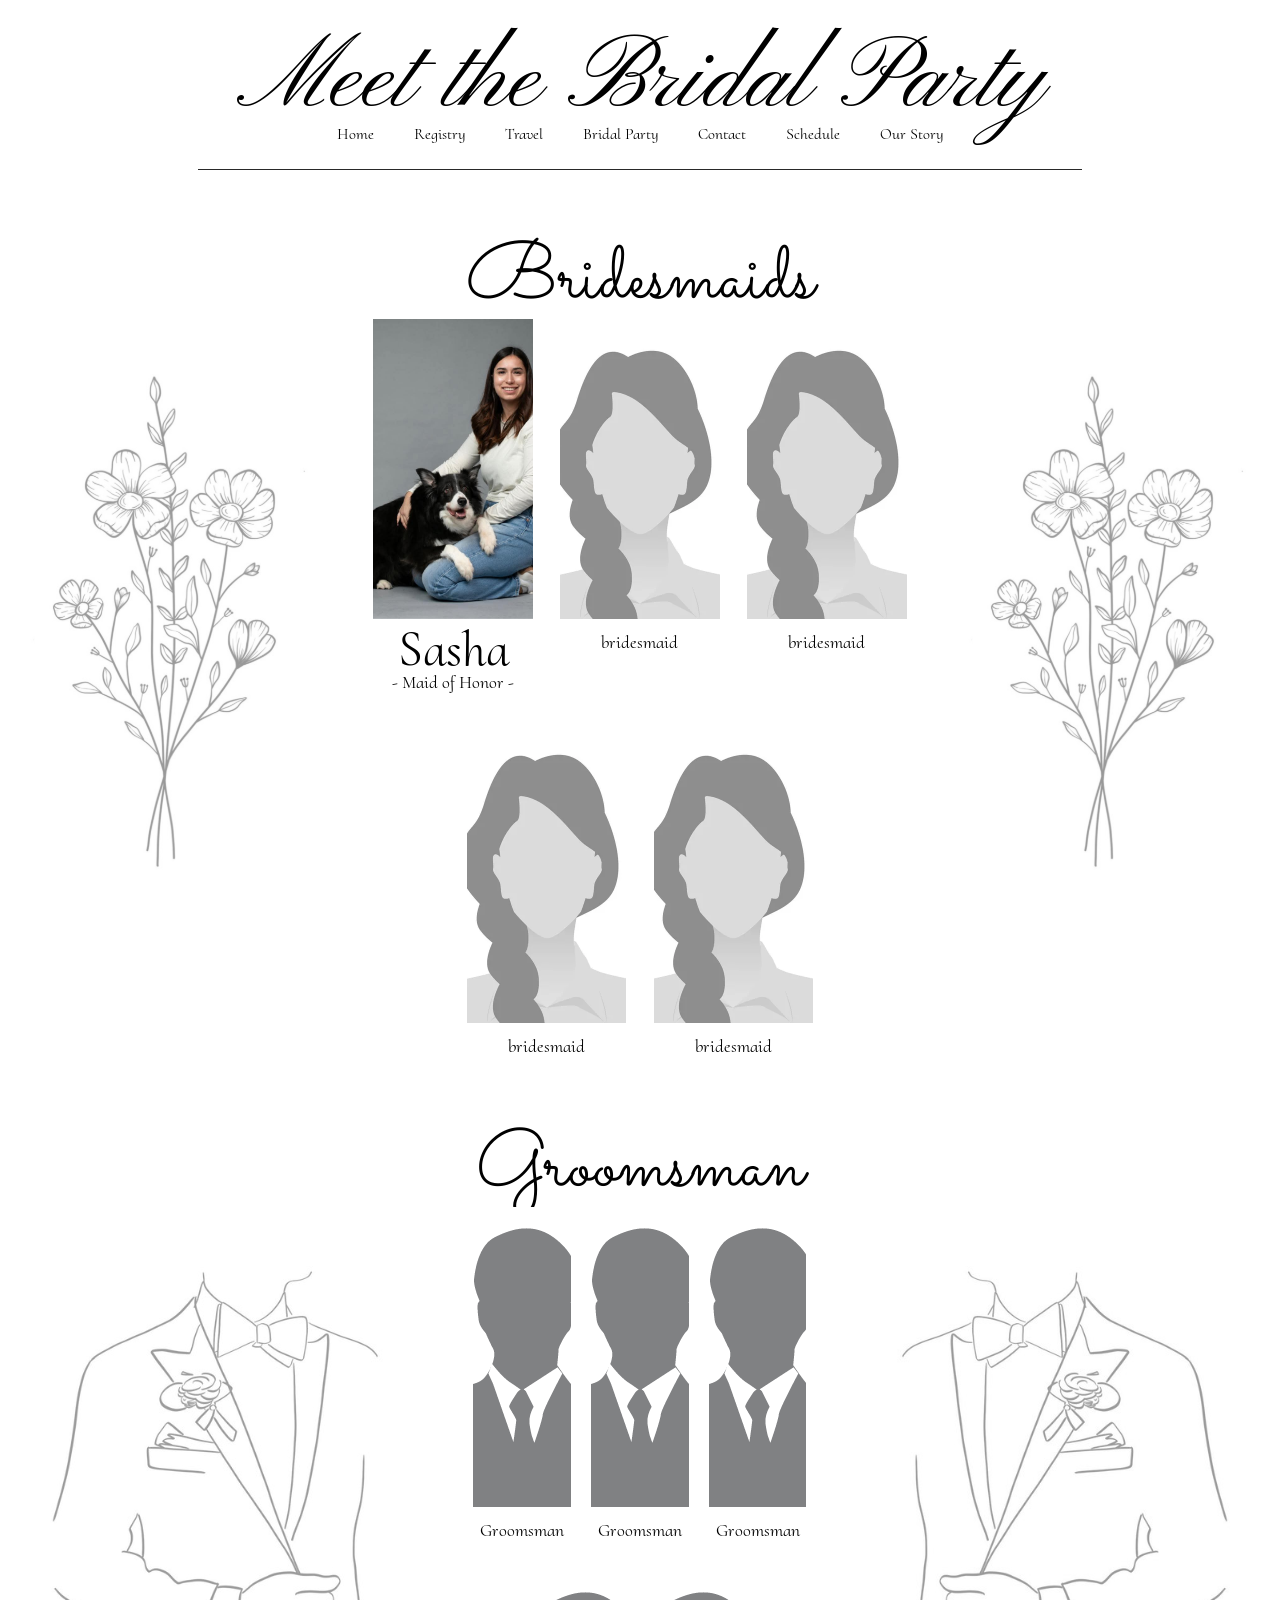
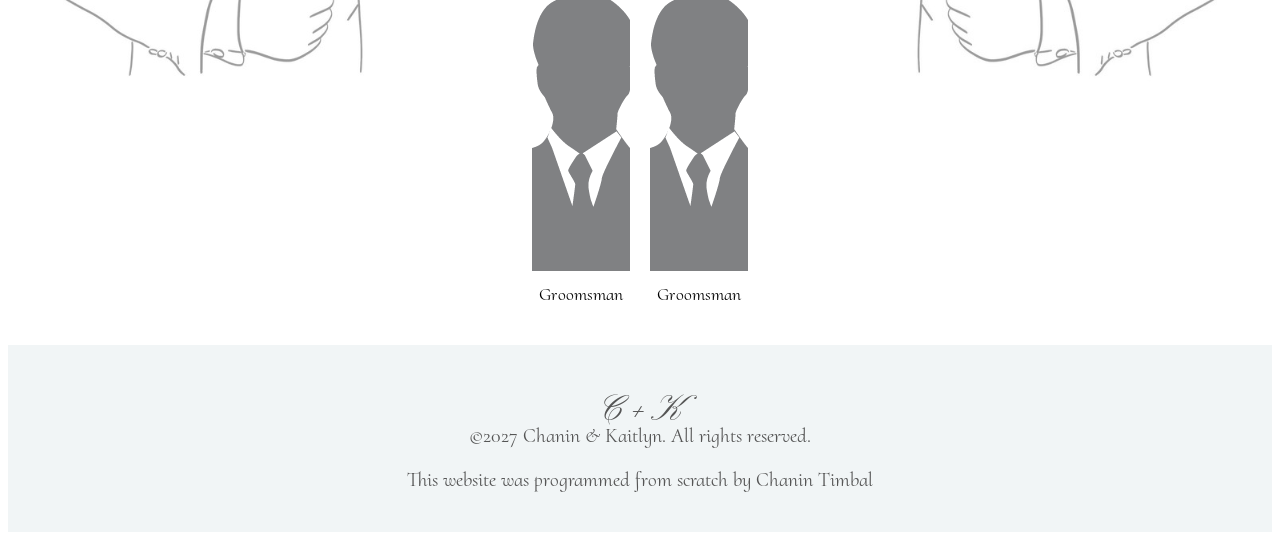
==== bridalparty.html @ 56da4792 "Created Bridal Party Section" ====
<!DOCTYPE html>
<html lang="en">
<head>
    <meta charset="UTF-8">
    <meta name="viewport" content="width=device-width, initial-scale=1.0">
    <title>Bridal Party</title>
    <link rel="stylesheet" href="bridalstyle.css">
    <link rel="stylesheet" href="style.css">
    <link rel="preconnect" href="https://fonts.googleapis.com">
    <link rel="preconnect" href="https://fonts.gstatic.com" crossorigin>
    <link href="https://fonts.googleapis.com/css2?family=Pinyon+Script&display=swap" rel="stylesheet">
    <link href="https://fonts.googleapis.com/css2?family=Cormorant+Upright:wght@300;400;500;600;700&display=swap" rel="stylesheet">
    <link href="https://fonts.googleapis.com/css2?family=Ballet:opsz@16..72&family=Sacramento&display=swap" rel="stylesheet">
</head>
<body>
    <h1 class="title">Meet the Bridal Party</h1>
    
    <div>
        <nav>
            <ul>
                <li><a href="/">Home</a></li>
                <li><a href="comingsoon.html">Registry</a></li>
                <li><a href="comingsoon.html">Travel</a></li>
                <li><a href="bridalparty.html">Bridal Party</a></li>
                <li><a href="comingsoon.html">Contact</a></li>
                <li><a href="comingsoon.html">Schedule</a></li>
                <li><a href="ourstory.html">Our Story</a></li>
            </ul>
        </nav>
    </div>

    <div class="divider2"></div>

    <div class="bridesmaid-section">
        <img class="flowers" src="images/flowers.png">
        <div>
            <h1>Bridesmaids</h1>
            <div class="party-row">
                <div class="party-member">
                    <img src="images/sasha.jpg" alt="Bridesmaid 1">
                    <h1>Sasha</h1>
                    <p> - Maid of Honor - </p>
                </div>

                <div class="party-member">
                    <img src="images/placeholder1.jpg" alt="Bridesmaid 2">
                    <p>bridesmaid</p>
                </div>

                <div class="party-member">
                    <img src="images/placeholder1.jpg" alt="Bridesmaid 3">
                    <p>bridesmaid</p>
                </div>

                <div class="party-member">
                    <img src="images/placeholder1.jpg" alt="Bridesmaid 4">
                    <p>bridesmaid</p>
                </div>

                <div class="party-member">
                    <img src="images/placeholder1.jpg" alt="Bridesmaid 5">
                    <p>bridesmaid</p>
                </div>
            </div>
        </div>
        <img class="flowers" src="images/flowers.png">
    </div>

    <div class="groomsman-section">
        <img class="tux1" src="images/tux.png">
        <div>
            <h1>Groomsman</h1>
            <div class="party-row">
                <div class="party-member">
                    <img src="images/placeholder2.png" alt="Groomsman">
                    <p>Groomsman</p>
                </div>
                <div class="party-member">
                    <img src="images/placeholder2.png" alt="Groomsman">
                    <p>Groomsman</p>
                </div>
                <div class="party-member">
                    <img src="images/placeholder2.png" alt="Groomsman">
                    <p>Groomsman</p>
                </div>
                <div class="party-member">
                    <img src="images/placeholder2.png" alt="Groomsman">
                    <p>Groomsman</p>
                </div>
                <div class="party-member">
                    <img src="images/placeholder2.png" alt="Groomsman">
                    <p>Groomsman</p>
                </div>
            </div>
        </div>
        <img class="tux" src="images/tux.png">
    </div>

    <div class="footer">
        <h1>C + K</h1>
        <p>&copy;2027 Chanin & Kaitlyn. All rights reserved.</p>
        <p>This website was programmed from scratch by Chanin Timbal</p>
    </div>
</body>
</html>
---- bridalstyle.css ----
.title {
    margin-top: 20px;
    margin-bottom:-20px;
    font-size: 100px;
}


.bridesmaid-section{
    margin-top: -20px;
    display: flex;
    width: 100%;
    height: auto;
    justify-content: space-evenly;
    align-items: center;
}

.bridesmaid-section h1{
    font-family: "Sacramento";
}

.bridesmaid-section img.flowers{
    height: 80%;
    opacity: 40%;
}

.groomsman-section{
    display: flex;
    width: 100%;
    height: auto;
    justify-content: space-evenly;
    align-items: center;
}

.groomsman-section h1{
    font-family: "Sacramento";
}

.groomsman-section img.tux1{
    height: 80%;
    opacity: 40%;
    transform: scaleX(-1);
}

.groomsman-section img.tux{
    height: 80%;
    opacity: 40%;
}


.party-row {
    display: grid;
    grid-template-columns: repeat(6, minmax(0, 1fr));
    gap: 30px 10px;
    width: 90%;
    max-width: 900px;
    margin: 0 auto;
    margin-top: 10px;
}

.party-row h1{
    font-family: "Cormorant Upright";
    font-size: 50px;
    margin-top: 0px;
    margin-bottom: -20px;
}

.party-member {
    grid-column: span 2;
    display: flex;
    flex-direction: column;
    align-items: center;
    text-align: center;
    min-width: 0;
    margin: 0;
}

.party-member:nth-child(4) {
    grid-column: 2 / span 2;
}

.party-member:nth-child(5) {
    grid-column: 4 / span 2;
}

.party-member img {
    display: block;
    width: 90%;
    height: 300px;
    object-fit: cover;
    min-width: 0;
}

.party-member p {
    margin: 12px 0 0;
    font-size: 18px;
}
---- style.css ----
body {
    background-color: #ffffff;
}

.lock-overlay {
  position: fixed;
  top: 0;
  left: 0;
  width: 100%;
  height: 100%;
  background-color: rgba(188, 229, 238, 0.95);
  backdrop-filter: blur(10px);
  display: flex;
  justify-content: center;
  align-items: center;
  z-index: 9999;
  transition: opacity 1.5s ease, visibility 0.5s ease;
}

.lock-box {
  text-align: center;
  font-family: 'Cormorant Upright', serif;
  background: white;
  padding: 40px;
  border-radius: 8px;
  box-shadow: 0 4px 20px rgba(0, 0, 0, 0.5);
}

.lock-box h2 {
  font-family: 'Pinyon Script', serif;
  font-size: 40px;
  margin-bottom: 0px;
}

.input-group {
  margin-top: 20px;
  display: flex;
  justify-content: center;
  align-items: center;
  width: 100%;
}

.input-group input {
  padding: 10px 15px;
  border: 1px solid #ccc;
  border-radius: 4px;
  font-size: 16px;
  outline: none;
  flex: 1;
  min-width: 0;
}

.input-group button {
  padding: 10px 20px;
  background-color: black;
  color: white;
  border: none;
  border-radius: 4px;
  cursor: pointer;
  font-size: 16px;
  margin-left: 10px;
  white-space: nowrap;
}


.error-text {
  color: red;
  font-size: 14px;
  margin-top: 15px;
  height: 18px;
}

.hidden-content {
  opacity: 0;
  transition: opacity 2s ease;
}

.unlocked .lock-overlay {
  opacity: 0;
  visibility: hidden;
}

.unlocked .hidden-content {
  opacity: 1;
}


h1 {
    font-family: 'Pinyon Script';
    font-size: 80px;
    font-weight: normal;
    text-align: center;
    margin-bottom: -30px;
}

h2 {
    font-family: 'Cormorant Upright';
    font-size: 80px;
    font-weight: BOLD;
    text-align: center;
    margin-bottom: -10px;
}

.rsvp-header h1 {
    font-family: 'Pinyon Script';
    font-size: 60px;
    font-weight: normal;
    text-align: center;
}

.rsvp-header p {
    font-family: 'Cormorant Upright';
    font-size: 18px;
    font-weight: normal;
    text-align: center;
    margin-top: 8px;
}

.ourstory {
    font-family: 'Pinyon Script', serif;
    font-size: 80px;
    text-align: center;
    margin-top: 0;
    margin-bottom: 0px;
}

p {
    font-family: 'Cormorant Upright', serif;
    font-size: 20px;
    text-align: center;
    max-width: 800px;
    margin: 0 auto 20px;
}

.subheading {
    font-family: 'Pinyon Script', serif;
    font-weight: bold;
    font-size: 30px;
    text-align: center;
    margin-top: 0;
    margin-bottom: 20px;
}

.divider {
    width: 600px;
    height: 0.5px;
    background-color: rgb(41, 41, 41);
    margin: 20px auto;
}

.divider2 {
    width: 70%;
    height: 0.5px;
    background-color: rgb(41, 41, 41);
    margin: 20px auto;
}

.divider2 div {
    height: 3px;
    flex: 1;
    background-color: rgb(41, 41, 41);
}

nav a {
    font-family: 'Cormorant Upright', serif;
    text-decoration: none;
    color: black;
}

nav ul {
    display: flex;
    justify-content: center;
    margin: 0;
    padding: 0;
}

nav li {
    list-style-type: none;
    margin: 0 20px;
    position: relative;
}

nav li::after {
    content: '';
    display: block;
    width: 100%;
    height: 1px;
    background-color: black;
    transform: scaleX(0);
    transform-origin: center;
    transition: transform 0.4s ease-in-out; 
    margin-top: 4px; 
}

nav li:hover::after {
    transform: scaleX(1.3);
}



.swirl-container1 {
    display: flex;
    justify-content: center;
    align-items: center;
    width: 50px;
    height: auto;
    margin: 70px;
    transform: rotate(270deg);
    opacity: 0.5;
}

.swirl-container2 {
    display: flex;
    justify-content: center;
    align-items: center;
    width: 50px;
    height: auto;
    margin: 70px;
    transform: rotate(90deg) scaleX(-1);
    opacity: 0.5;
}

.swirl-container1 *,
.swirl-container2 * {
    width: 300px !important;
    height: auto !important;
}

.gallery-wrapper {
    width: 100%;
    overflow: hidden;
    cursor: grab;
    touch-action: pan-y;

    
    mask-image: linear-gradient(
        to right,
        transparent 0%,
        black 20%,
        black 80%,
        transparent 95%
    );
}

.gallery-wrapper:active{
    cursor: grabbing;
}

#image-track {
    display: flex;
    gap: 10px;
    width: max-content;
    margin-top: 30px;
    user-select: none;
    will-change: transform;
}

#image-track > .image {
    height: 350px;
    width: auto;
    max-width: none;
    object-fit: contain;
    flex-shrink: 0;
    user-select: none;
    -webkit-user-drag: none;
}


.image-container {
    display: flex;
    justify-content: center;
    margin-top: 40px;
    margin-bottom: 0px;
}

.image-container img {
    max-width: 500px;
    width: auto;
    height: auto;
    object-fit: cover;
}

.countdown {
    display: flex;
    justify-content: center;
    align-items: center;
    gap: 35px;
    margin-top: 30px;
    margin-bottom: 40px;
    text-align: center;
}

.countdown-item {
    display: flex;
    flex-direction: column;
    align-items: center;
    min-width: 65px;
}

.countdown-item span:first-child {
    font-family: 'Pinyon Script', serif;
    font-size: 48px;
    font-weight: bold;
    color: #333;
    line-height: 1.2;
}

.countdown-item .label {
    font-family: 'Cormorant Upright', serif;
    font-size: 16px;
    color: #555;
    text-transform: uppercase;
    letter-spacing: 2px;
}

.rsvp-button {
    font-family: 'Cormorant Upright', serif;
    font-weight: bold;
    display: block;
    width: 600px;
    text-align: center;
    text-decoration: none;
    justify-content: center;
    color: black;
    margin: -20px auto;
    padding: 10px 20px;
    font-size: 22px;
    border-radius: 1px;
    background-color: #f1f5f6;
    border: 1px solid #ccc;
    cursor: pointer;
}

.rsvp-button:hover {
    background-color: #f1e5c0;
}

.footer {
    text-align: center;
    position: static;
    bottom: 0;
    left: 0;
    margin-top: 40px;
    padding: 20px;
    background-color: #f1f5f6;
    font-family: 'Cormorant Upright', serif;
    color: #555;
}

.footer h1 {
    font-family: 'Pinyon Script', serif;
    font-weight: normal;
    font-size: 36px;
    margin-bottom: -10px;
}

.bio-container {
    display: flex;
    justify-content: center;
    align-items: stretch; /* Forces equal height for the bio cards */
    gap: 50px;
    margin-top: 40px;
    margin-bottom: 40px;
    width: 100%;
    max-width: 1200px;
    margin-left: auto;
    margin-right: auto; 
}

.bio {
    flex: 1;
    text-align: center;
    min-width: 0;
    padding: 15px;
    background-color: #f0f0f0;
}

.bio img {
    width: 100%; 
    height: 400px; 
    object-fit: contain;
    object-position: center; 
    display: inline-block;
    margin-bottom: 15px;
}

.bio h2 {
    font-family: 'Pinyon Script', serif;
    font-size: 36px;
    margin-bottom: 10px;
}

.rsvp-form {
    font-family: 'Cormorant Upright', serif;
    font-size: 26px;
    font-weight: bold;
    display: flex;
    flex-direction: column;
    align-items: center;
    padding: 50px;
}

.rsvp-form button {
    font-family: 'Cormorant Upright', serif;
    font-weight: bold;
    display: block;
    width: 300px;
    text-align: center;
    text-decoration: none;
    justify-content: center;
    color: black;
    margin-top: 20px;
    padding: 10px 20px;
    font-size: 22px;
    border-radius: 1px;
    background-color: #f1f5f6;
    border: 1px solid #ccc;
    cursor: pointer;
}

.rsvp-form button:hover {
    background-color: #eed074;
}

.search-wrapper {
    position: relative;
    width: 100%;
}

.suggestions-list {
    position: absolute;
    top: 100%;
    left: 0;
    width: 100%;
    background-color: #ffffff;
    border: 1px solid #ccc;
    border-top: none;
    list-style: none;
    padding: 0;
    margin: 0;
    max-height: 200px;
    overflow-y: auto;
    z-index: 1000;
    box-shadow: 0 4px 10px rgba(0, 0, 0, 0.1);
    text-align: left;
}

.suggestions-list li {
    padding: 12px 15px;
    font-family: 'Cormorant Upright', serif;
    font-size: 18px;
    color: #333;
    cursor: pointer;
    transition: background-color 0.2s ease;
}

.suggestions-list li:hover {
    background-color: #eae7d1;
    color: #000;
}

.suggestions-list.hidden {
    display: none;
}


.message {
    display: flex;
    align-items: stretch;
    gap: 15px;
    margin-top: 20px;
    width: 100%;
    max-width: 450px;
}

.message label {
    display: flex;
    align-items: center;
    white-space: nowrap;
}

.message textarea {
    flex: 1;
    padding: 8px 12px;
    font-family: 'Cormorant Upright', serif;
    font-size: 18px;
    border: 1px solid #ccc;
    cursor :pointer;
}

.attending-options {
    display: flex;
    flex-direction: column;
    justify-content: center;
    gap: 20px;
    margin-top: 0px;
}

.radio-row {
    font-size: 20px;
    font-weight: normal;
    display: flex;
    align-items: center;
}

.rsvp-wrapper {
    font-size: 40px;
    justify-content: center;
    text-align: center;
    max-width: 500px;
    margin: 0 auto;
    margin-top: 50px;
    padding: 20px;
    background-color: #e8e6e2;
}

#guest-search {
    width: 100%;
    padding: 12px;
    margin: 12px 0;
    border: 1px solid #ccc;
    border-radius: 4px;
    box-sizing: border-box;
}

#btn-search, #btn-submit {
    width: 100%;
    padding: 12px;
    background:rgb(172, 166, 166);
    color: rgba(0, 0, 0, 0.5);
    border: none;
    border-radius: 4px;
    cursor: pointer;
    font-size: 16px;
}

#btn-search:hover {
    background-color: #4a574d; /* Sage green */
    color: white;
}

.hidden{
    display: none;
}

.subtitle { color: #666; font-size: 18px; margin-top: 4px; }
.error-text { color: #b23b3b; font-size: 14px; margin-top: 8px; }

@media (max-width: 480px) {
    *,
    *::before,
    *::after {
        box-sizing: border-box;
    }

    html,
    body {
        max-width: 100%;
        overflow-x: hidden;
    }

    h1 {
        font-size: 48px;
        margin-bottom: -15px;
        padding: 0 10px;
    }

    .subheading {
        font-size: 24px;
        padding: 0 10px;
    }

    .divider {
        width: 90%;
        max-width: 100%;
    }

    nav {
        width: 100%;
        max-width: 100%;
        overflow: hidden;
    }

    nav ul {
        display: flex;
        flex-wrap: wrap;
        justify-content: center;
        align-items: center;
        gap: 8px 12px;
        width: 100%;
        max-width: 100%;
        padding: 0 10px;
        margin: 0;
        overflow: hidden;
    }

    nav li {
        margin: 0;
        min-width: 0;
    }

    nav a {
        display: block;
        font-size: 14px;
        white-space: normal;
        text-align: center;
    }

    .image-container {
        width: 100%;
        max-width: 100%;
        padding: 0 15px;
    }

    .image-container img {
        display: block;
        width: 100%;
        max-width: 500px;
        height: auto;
        margin: 0 auto;
    }

    .countdown {
        display: flex;
        justify-content: center;
        align-items: center;
        gap: 10px;
        width: 100%;
        max-width: 100%;
        padding: 0 10px;
        margin-top: 25px;
        margin-bottom: 30px;
    }

    .countdown-item {
        min-width: 0;
        flex: 1;
    }

    .countdown-item span:first-child {
        font-size: 32px;
    }

    .countdown-item .label {
        font-size: 10px;
        letter-spacing: 1px;
    }

    .rsvp-button {
        display: block;
        width: calc(100% - 40px);
        max-width: 100%;
        padding: 10px;
        margin: 20px auto;
        font-size: 20px;
    }

    .footer {
        width: 100%;
        max-width: 100%;
        padding: 15px 10px;
        overflow-wrap: break-word;
    }

    .footer h1 {
        font-size: 30px;
    }

    .bio-container {
        flex-direction: column;
        gap: 30px;
        padding-left: 20px;
        padding-right: 20px;
    }

    .bio img {
        width: 100%;
        max-width: 350px;
        height: auto;
        aspect-ratio: 250 / 350;
    }
}
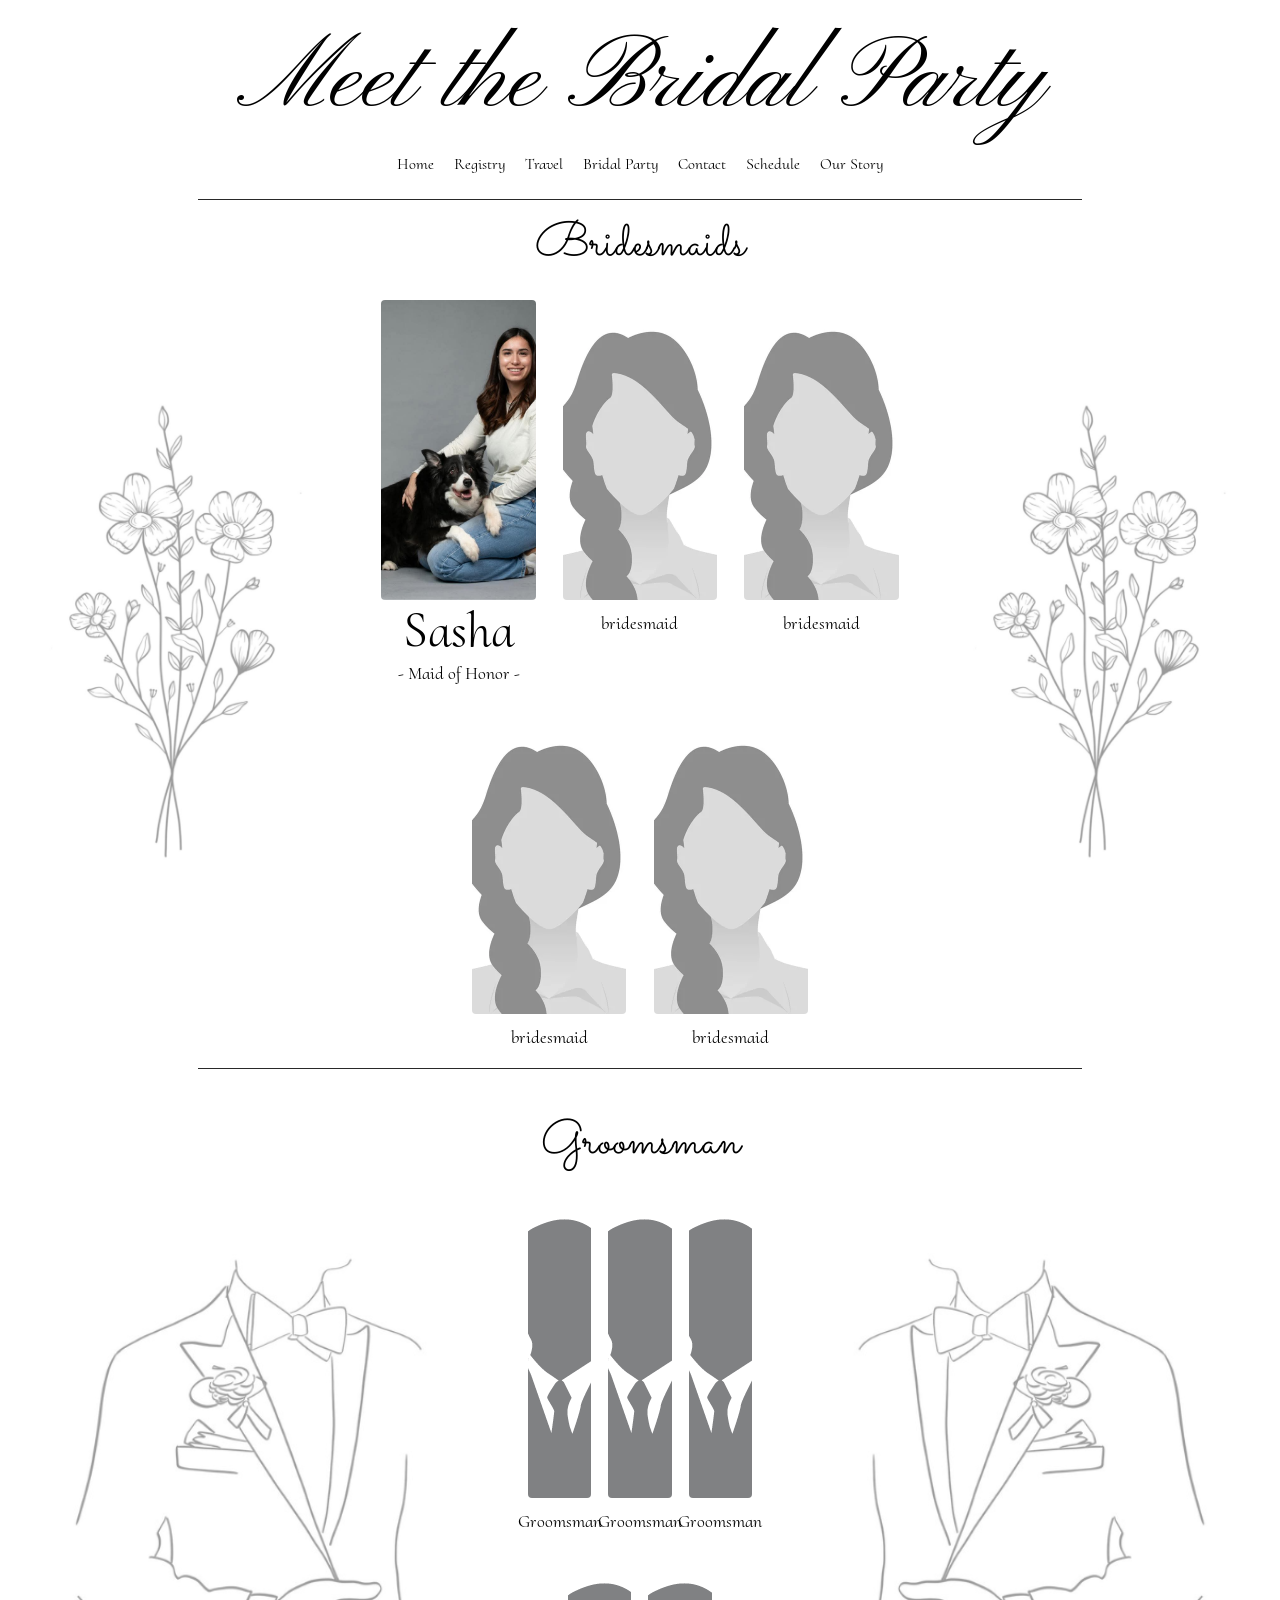
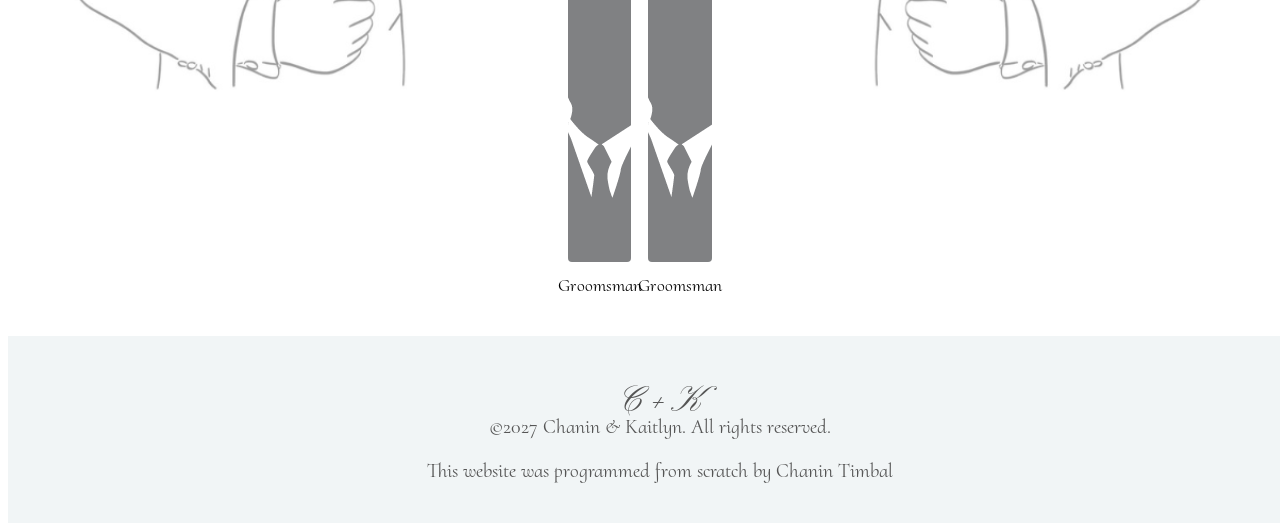
==== commit 7a70be96: "fixed bridal party section for multiple sizes of screens" ====
--- a/bridalparty.html
+++ b/bridalparty.html
@@ -66,6 +66,8 @@
         <img class="flowers" src="images/flowers.png">
     </div>
 
+<div class="divider2"></div>
+
     <div class="groomsman-section">
         <img class="tux1" src="images/tux.png">
         <div>
--- a/bridalstyle.css
+++ b/bridalstyle.css
@@ -1,71 +1,96 @@
 .title {
     margin-top: 20px;
-    margin-bottom:-20px;
-    font-size: 100px;
+    margin-bottom: -10px;
+    font-size: clamp(40px, 8vw, 100px); 
+    text-align: center;
 }
 
+nav ul {
+    display: flex !important;
+    flex-wrap: wrap !important;
+    justify-content: center !important;
+    gap: 15px 10px !important;
+    list-style: none !important;
+    padding: 0 !important;
+    margin: 20px auto !important;
+    width: 90% !important;
+    max-width: 340px !important;
+}
 
-.bridesmaid-section{
-    margin-top: -20px;
+nav ul li {
+    display: block !important;
+    text-align: center !important;
+    width: calc(33.333% - 10px) !important; 
+    margin: 0 !important;
+    flex-grow: 0 !important;
+}
+
+nav ul li a {
+    display: block !important;
+    text-decoration: none !important;
+    white-space: nowrap !important;
+}
+
+.bridesmaid-section,
+.groomsman-section {
     display: flex;
+    flex-direction: column; 
     width: 100%;
     height: auto;
-    justify-content: space-evenly;
+    justify-content: center;
     align-items: center;
+    gap: 15px;
+    margin-top: 10px;
+    padding: 0 20px;
+    box-sizing: border-box;
+    text-align: center;
 }
 
-.bridesmaid-section h1{
+.bridesmaid-section h1 {
     font-family: "Sacramento";
+    font-size: clamp(32px, 6vw, 48px);
+    margin: 10px 0;
+    text-align: center;
 }
 
-.bridesmaid-section img.flowers{
-    height: 80%;
+.groomsman-section h1 {
+    font-family: "Sacramento";
+    font-size: clamp(32px, 6vw, 48px);
+    margin-top: 40px;
+    margin-bottom: 0px;;
+    text-align: center;
+}
+
+.bridesmaid-section img.flowers,
+.groomsman-section img.tux1,
+.groomsman-section img.tux {
+    display: none;
+    width: auto;
     opacity: 40%;
 }
 
-.groomsman-section{
-    display: flex;
-    width: 100%;
-    height: auto;
-    justify-content: space-evenly;
-    align-items: center;
-}
-
-.groomsman-section h1{
-    font-family: "Sacramento";
-}
-
-.groomsman-section img.tux1{
-    height: 80%;
-    opacity: 40%;
+.groomsman-section img.tux1 {
     transform: scaleX(-1);
 }
 
-.groomsman-section img.tux{
-    height: 80%;
-    opacity: 40%;
+.party-row {
+    display: grid;
+    grid-template-columns: 1fr; 
+    gap: 30px;
+    width: 90%;
+    max-width: 900px;
+    margin: 20px auto 0;
 }
 
-
-.party-row {
-    display: grid;
-    grid-template-columns: repeat(6, minmax(0, 1fr));
-    gap: 30px 10px;
-    width: 90%;
-    max-width: 900px;
-    margin: 0 auto;
-    margin-top: 10px;
-}
-
-.party-row h1{
+.party-row h1 {
     font-family: "Cormorant Upright";
-    font-size: 50px;
+    font-size: clamp(30px, 5vw, 50px);
     margin-top: 0px;
-    margin-bottom: -20px;
+    margin-bottom: -10px;
+    text-align: center;
 }
 
 .party-member {
-    grid-column: span 2;
     display: flex;
     flex-direction: column;
     align-items: center;
@@ -74,23 +99,83 @@
     margin: 0;
 }
 
-.party-member:nth-child(4) {
-    grid-column: 2 / span 2;
-}
-
+.party-member:nth-child(4),
 .party-member:nth-child(5) {
-    grid-column: 4 / span 2;
+    grid-column: auto;
 }
 
 .party-member img {
     display: block;
-    width: 90%;
+    width: 100%;
+    max-width: 280px;
     height: 300px;
     object-fit: cover;
-    min-width: 0;
+    border-radius: 4px;
 }
 
 .party-member p {
     margin: 12px 0 0;
     font-size: 18px;
-}+}
+
+.footer {
+    text-align: center;
+    width: 100%;
+    margin-top: 40px;
+}
+
+@media (min-width: 601px) {
+    .party-row {
+        grid-template-columns: repeat(2, 1fr);
+    }
+}
+
+@media (min-width: 769px) {
+    nav ul {
+        flex-wrap: nowrap !important;
+        max-width: none !important;
+        width: auto !important;
+        gap: 20px !important;
+    }
+
+    nav ul li {
+        width: auto !important;
+    }
+
+    .bridesmaid-section,
+    .groomsman-section {
+        flex-direction: row;
+        justify-content: space-evenly;
+        margin-top: -20px;
+    }
+
+    .bridesmaid-section img.flowers,
+    .groomsman-section img.tux1,
+    .groomsman-section img.tux {
+        display: block;
+        height: 500px;
+        max-height: none;
+    }
+
+    .party-row {
+        grid-template-columns: repeat(6, minmax(0, 1fr));
+        gap: 30px 10px;
+    }
+
+    .party-member {
+        grid-column: span 2;
+    }
+
+    .party-member:nth-child(4) {
+        grid-column: 2 / span 2;
+    }
+
+    .party-member:nth-child(5) {
+        grid-column: 4 / span 2;
+    }
+
+    .party-member img {
+        width: 90%;
+        max-width: none;
+    }
+}
